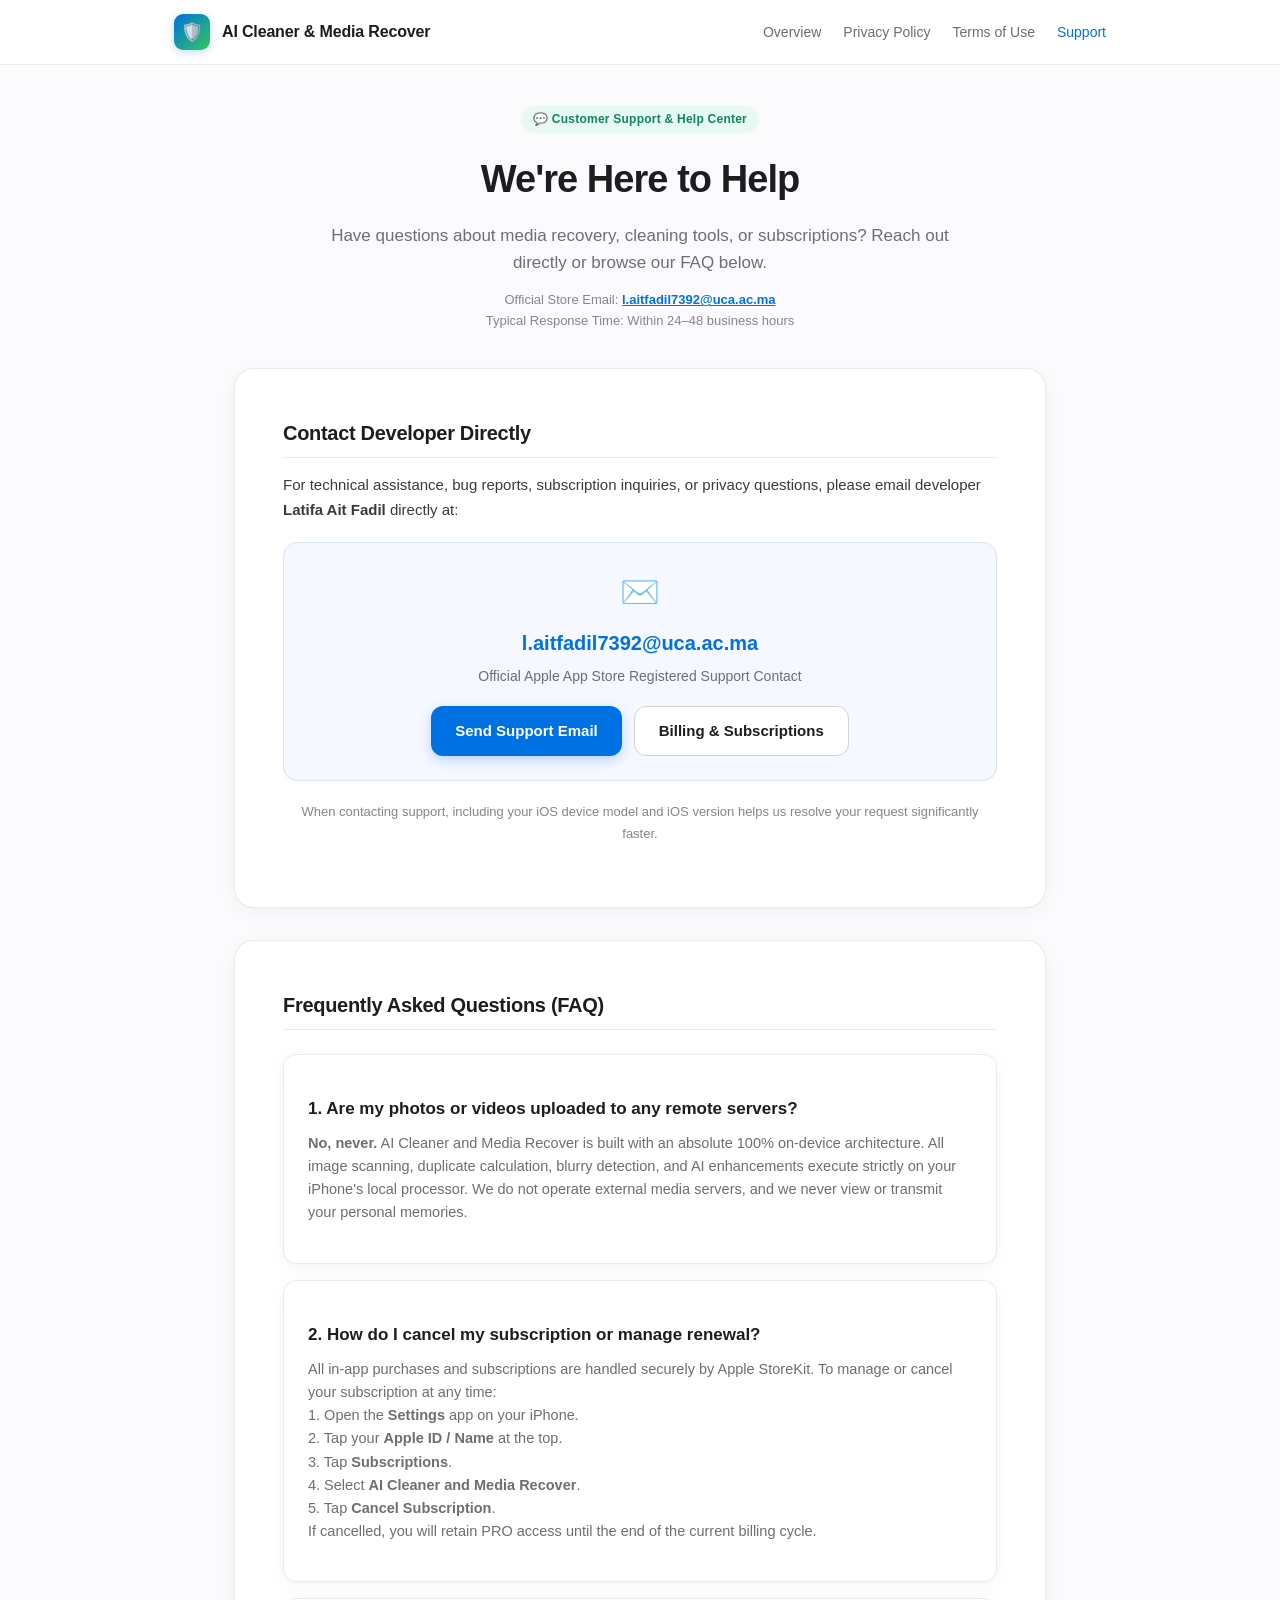
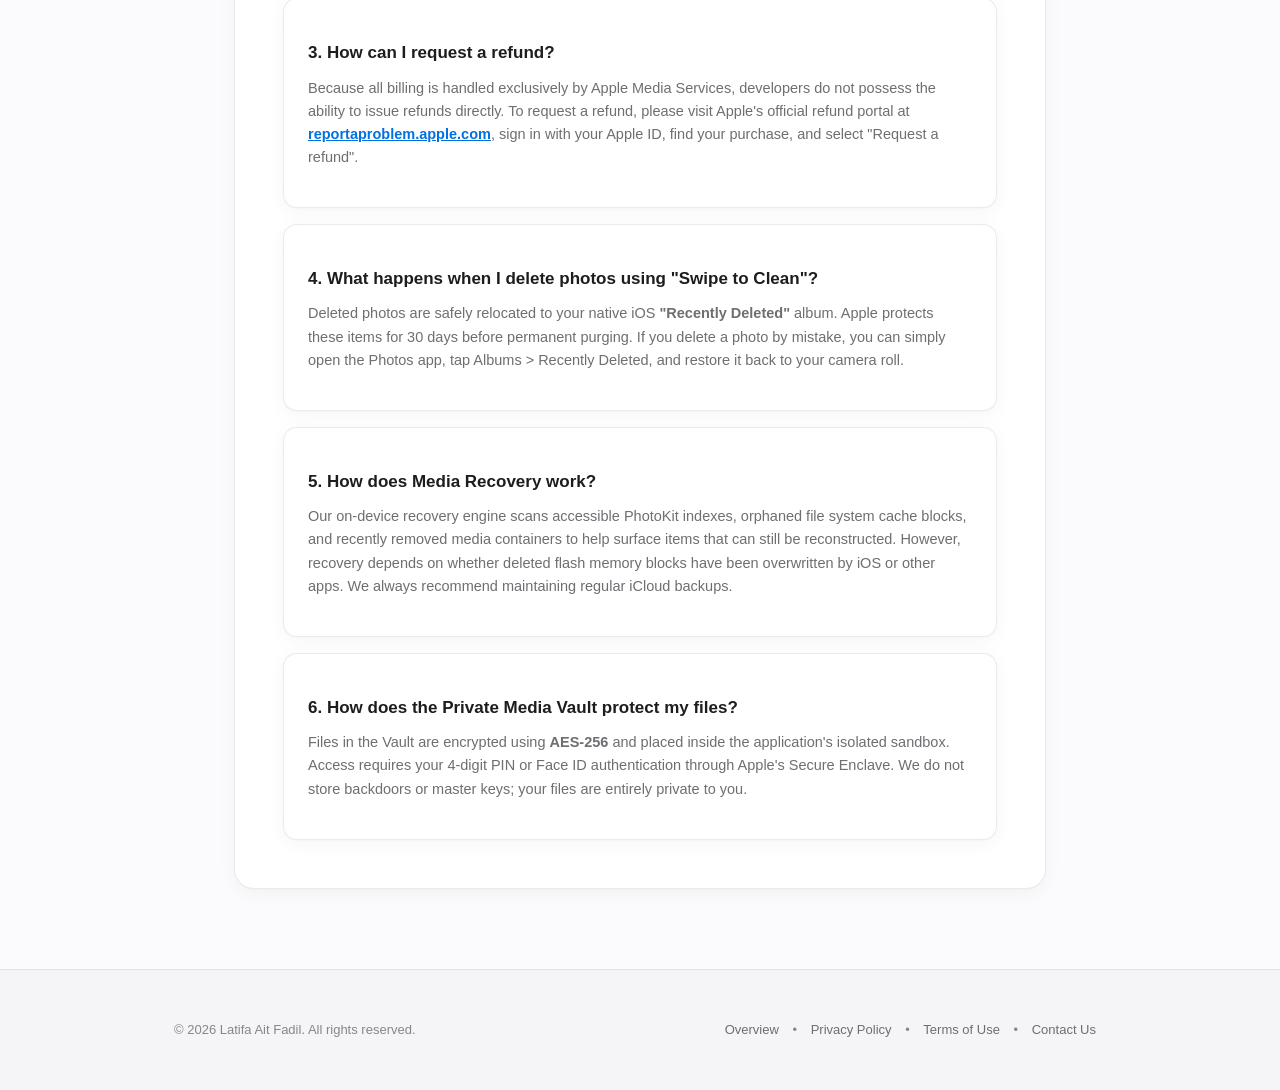
==== contact.html @ 5654f518 "Add Privacy Policy, Terms of Use (EULA), Contact Support, and Legal Hub pages" ====
<!DOCTYPE html>
<html lang="en">
<head>
    <meta charset="UTF-8">
    <meta name="viewport" content="width=device-width, initial-scale=1.0">
    <title>Support & Contact — AI Cleaner and Media Recover</title>
    <link rel="stylesheet" href="style.css">
    <meta name="description" content="Customer Support, FAQ, and Contact Us page for AI Cleaner and Media Recover iOS Application.">
</head>
<body>

<header>
    <div class="nav-container">
        <a href="index.html" class="brand">
            <div class="brand-icon">🛡️</div>
            <span class="brand-title">AI Cleaner & Media Recover</span>
        </a>
        <nav>
            <a href="index.html">Overview</a>
            <a href="privacy.html">Privacy Policy</a>
            <a href="terms.html">Terms of Use</a>
            <a href="contact.html" class="active">Support</a>
        </nav>
    </div>
</header>

<main class="container">
    <div class="page-hero">
        <div class="badge">💬 Customer Support & Help Center</div>
        <h1 class="page-title">We're Here to Help</h1>
        <p class="page-subtitle">Have questions about media recovery, cleaning tools, or subscriptions? Reach out directly or browse our FAQ below.</p>
        <p class="meta-info">Official Store Email: <a href="mailto:l.aitfadil7392@uca.ac.ma" style="color: #0071e3; font-weight: 600;">l.aitfadil7392@uca.ac.ma</a><br>Typical Response Time: Within 24–48 business hours</p>
    </div>

    <!-- Contact Action Card -->
    <article class="legal-card" style="margin-bottom: 32px;">
        <section class="legal-section">
            <h2>Contact Developer Directly</h2>
            <p>For technical assistance, bug reports, subscription inquiries, or privacy questions, please email developer <strong>Latifa Ait Fadil</strong> directly at:</p>

            <div style="background: #f5f8ff; border: 1px solid #d2e3fc; border-radius: 14px; padding: 24px; text-align: center; margin: 20px 0;">
                <div style="font-size: 32px; margin-bottom: 8px;">✉️</div>
                <div style="font-size: 20px; font-weight: 700; color: #0071e3; margin-bottom: 6px;">l.aitfadil7392@uca.ac.ma</div>
                <p style="font-size: 14px; color: #6e6e73; margin-bottom: 18px;">Official Apple App Store Registered Support Contact</p>

                <div style="display: flex; justify-content: center; gap: 12px; flex-wrap: wrap;">
                    <a href="mailto:l.aitfadil7392@uca.ac.ma?subject=Support%20Request%20-%20AI%20Cleaner%20and%20Media%20Recover&body=Hello%20Latifa%2C%0A%0AI%20am%20using%20AI%20Cleaner%20and%20Media%20Recover.%0A%0ADevice%20Model%3A%20%0AiOS%20Version%3A%20%0AIssue%20Description%3A%20%0A" class="btn btn-primary">
                        Send Support Email
                    </a>
                    <a href="mailto:l.aitfadil7392@uca.ac.ma?subject=Billing%20Question%20-%20AI%20Cleaner%20PRO" class="btn btn-secondary">
                        Billing & Subscriptions
                    </a>
                </div>
            </div>

            <p style="font-size: 13px; color: #86868b; text-align: center;">When contacting support, including your iOS device model and iOS version helps us resolve your request significantly faster.</p>
        </section>
    </article>

    <!-- FAQ Section -->
    <article class="legal-card">
        <section class="legal-section">
            <h2>Frequently Asked Questions (FAQ)</h2>

            <div class="faq-grid">
                <div class="faq-card">
                    <h3>1. Are my photos or videos uploaded to any remote servers?</h3>
                    <p><strong>No, never.</strong> AI Cleaner and Media Recover is built with an absolute 100% on-device architecture. All image scanning, duplicate calculation, blurry detection, and AI enhancements execute strictly on your iPhone's local processor. We do not operate external media servers, and we never view or transmit your personal memories.</p>
                </div>

                <div class="faq-card">
                    <h3>2. How do I cancel my subscription or manage renewal?</h3>
                    <p>All in-app purchases and subscriptions are handled securely by Apple StoreKit. To manage or cancel your subscription at any time:<br>
                    1. Open the <strong>Settings</strong> app on your iPhone.<br>
                    2. Tap your <strong>Apple ID / Name</strong> at the top.<br>
                    3. Tap <strong>Subscriptions</strong>.<br>
                    4. Select <strong>AI Cleaner and Media Recover</strong>.<br>
                    5. Tap <strong>Cancel Subscription</strong>.<br>
                    If cancelled, you will retain PRO access until the end of the current billing cycle.</p>
                </div>

                <div class="faq-card">
                    <h3>3. How can I request a refund?</h3>
                    <p>Because all billing is handled exclusively by Apple Media Services, developers do not possess the ability to issue refunds directly. To request a refund, please visit Apple's official refund portal at <a href="https://reportaproblem.apple.com" target="_blank" rel="noopener" style="color: #0071e3; font-weight: 600;">reportaproblem.apple.com</a>, sign in with your Apple ID, find your purchase, and select "Request a refund".</p>
                </div>

                <div class="faq-card">
                    <h3>4. What happens when I delete photos using "Swipe to Clean"?</h3>
                    <p>Deleted photos are safely relocated to your native iOS <strong>"Recently Deleted"</strong> album. Apple protects these items for 30 days before permanent purging. If you delete a photo by mistake, you can simply open the Photos app, tap Albums &gt; Recently Deleted, and restore it back to your camera roll.</p>
                </div>

                <div class="faq-card">
                    <h3>5. How does Media Recovery work?</h3>
                    <p>Our on-device recovery engine scans accessible PhotoKit indexes, orphaned file system cache blocks, and recently removed media containers to help surface items that can still be reconstructed. However, recovery depends on whether deleted flash memory blocks have been overwritten by iOS or other apps. We always recommend maintaining regular iCloud backups.</p>
                </div>

                <div class="faq-card">
                    <h3>6. How does the Private Media Vault protect my files?</h3>
                    <p>Files in the Vault are encrypted using <strong>AES-256</strong> and placed inside the application's isolated sandbox. Access requires your 4-digit PIN or Face ID authentication through Apple's Secure Enclave. We do not store backdoors or master keys; your files are entirely private to you.</p>
                </div>
            </div>
        </section>
    </article>
</main>

<footer>
    <div class="nav-container">
        <p>&copy; 2026 Latifa Ait Fadil. All rights reserved.</p>
        <p>
            <a href="index.html">Overview</a> &bull;
            <a href="privacy.html">Privacy Policy</a> &bull;
            <a href="terms.html">Terms of Use</a> &bull;
            <a href="contact.html">Contact Us</a>
        </p>
    </div>
</footer>

</body>
</html>
---- style.css ----
:root {
    --primary: #0071e3;
    --primary-hover: #0077ed;
    --primary-subtle: #e8f2fc;
    --text-primary: #1d1d1f;
    --text-secondary: #6e6e73;
    --text-tertiary: #86868b;
    --bg-page: #fbfbfd;
    --bg-card: #ffffff;
    --border-color: #d2d2d7;
    --border-subtle: rgba(0, 0, 0, 0.08);
    --badge-bg: #e8f8f2;
    --badge-text: #0d8a5a;
    --radius-sm: 8px;
    --radius-md: 14px;
    --radius-lg: 20px;
    --shadow-card: 0 4px 20px rgba(0, 0, 0, 0.04), 0 1px 3px rgba(0, 0, 0, 0.02);
    --shadow-elevated: 0 12px 32px rgba(0, 0, 0, 0.08), 0 2px 6px rgba(0, 0, 0, 0.04);
}

* {
    margin: 0;
    padding: 0;
    box-sizing: border-box;
}

body {
    font-family: -apple-system, BlinkMacSystemFont, "SF Pro Text", "SF Pro Display", "Segoe UI", Roboto, Helvetica, Arial, sans-serif;
    background-color: var(--bg-page);
    color: var(--text-primary);
    line-height: 1.6;
    -webkit-font-smoothing: antialiased;
    -moz-osx-font-smoothing: grayscale;
}

/* Header & Nav */
header {
    background: rgba(255, 255, 255, 0.85);
    backdrop-filter: blur(20px);
    -webkit-backdrop-filter: blur(20px);
    border-bottom: 1px solid var(--border-subtle);
    position: sticky;
    top: 0;
    z-index: 100;
}

.nav-container {
    max-width: 980px;
    margin: 0 auto;
    padding: 14px 24px;
    display: flex;
    align-items: center;
    justify-content: space-between;
}

.brand {
    display: flex;
    align-items: center;
    gap: 12px;
    text-decoration: none;
    color: var(--text-primary);
}

.brand-icon {
    width: 36px;
    height: 36px;
    background: linear-gradient(135deg, #0071e3, #34c759);
    border-radius: 9px;
    display: flex;
    align-items: center;
    justify-content: center;
    color: white;
    font-size: 18px;
    box-shadow: 0 2px 8px rgba(0, 113, 227, 0.25);
}

.brand-title {
    font-size: 16px;
    font-weight: 600;
    letter-spacing: -0.01em;
}

nav {
    display: flex;
    align-items: center;
    gap: 22px;
}

nav a {
    text-decoration: none;
    color: var(--text-secondary);
    font-size: 14px;
    font-weight: 500;
    transition: color 0.18s ease;
}

nav a:hover, nav a.active {
    color: var(--primary);
}

/* Main Container */
.container {
    max-width: 860px;
    margin: 40px auto 80px auto;
    padding: 0 24px;
}

/* Page Hero */
.page-hero {
    text-align: center;
    margin-bottom: 36px;
}

.badge {
    display: inline-flex;
    align-items: center;
    gap: 6px;
    padding: 4px 12px;
    border-radius: 999px;
    font-size: 12px;
    font-weight: 600;
    background: var(--badge-bg);
    color: var(--badge-text);
    margin-bottom: 16px;
    letter-spacing: 0.02em;
}

.badge.purple {
    background: #f1edfc;
    color: #6e40c9;
}

.page-title {
    font-size: 38px;
    font-weight: 700;
    letter-spacing: -0.025em;
    color: var(--text-primary);
    margin-bottom: 12px;
}

.page-subtitle {
    font-size: 17px;
    color: var(--text-secondary);
    max-width: 620px;
    margin: 0 auto;
}

.meta-info {
    margin-top: 14px;
    font-size: 13px;
    color: var(--text-tertiary);
}

/* Legal Content Card */
.legal-card {
    background: var(--bg-card);
    border-radius: var(--radius-lg);
    border: 1px solid var(--border-subtle);
    padding: 48px;
    box-shadow: var(--shadow-card);
}

.legal-section {
    margin-bottom: 36px;
}

.legal-section:last-child {
    margin-bottom: 0;
}

.legal-section h2 {
    font-size: 20px;
    font-weight: 700;
    letter-spacing: -0.015em;
    color: var(--text-primary);
    margin-bottom: 14px;
    padding-bottom: 8px;
    border-bottom: 1px solid var(--border-subtle);
}

.legal-section h3 {
    font-size: 16px;
    font-weight: 600;
    margin: 16px 0 8px 0;
    color: var(--text-primary);
}

.legal-section p {
    font-size: 15px;
    color: #3a3a3c;
    margin-bottom: 14px;
    line-height: 1.68;
}

.legal-section ul {
    margin-left: 20px;
    margin-bottom: 16px;
}

.legal-section li {
    font-size: 15px;
    color: #3a3a3c;
    margin-bottom: 8px;
    line-height: 1.6;
}

/* Callout Box */
.callout {
    background: #f5f8ff;
    border-left: 4px solid var(--primary);
    border-radius: 0 var(--radius-sm) var(--radius-sm) 0;
    padding: 16px 20px;
    margin: 20px 0;
}

.callout.warning {
    background: #fff9f0;
    border-left-color: #ff9500;
}

.callout.success {
    background: #f2faf5;
    border-left-color: #34c759;
}

.callout p {
    font-size: 14px;
    color: #2c3e50;
    margin: 0;
}

/* FAQ Accordion / Cards */
.faq-grid {
    display: grid;
    grid-template-columns: 1fr;
    gap: 16px;
    margin-top: 24px;
}

.faq-card {
    background: white;
    border: 1px solid var(--border-subtle);
    border-radius: var(--radius-md);
    padding: 24px;
    box-shadow: var(--shadow-card);
}

.faq-card h3 {
    font-size: 17px;
    font-weight: 600;
    color: var(--text-primary);
    margin-bottom: 10px;
}

.faq-card p {
    font-size: 14.5px;
    color: var(--text-secondary);
    line-height: 1.6;
}

/* Contact Form & Actions */
.contact-actions {
    display: flex;
    gap: 14px;
    margin-top: 24px;
    flex-wrap: wrap;
}

.btn {
    display: inline-flex;
    align-items: center;
    gap: 8px;
    padding: 12px 24px;
    border-radius: 12px;
    font-size: 15px;
    font-weight: 600;
    text-decoration: none;
    transition: all 0.18s ease;
    cursor: pointer;
    border: none;
}

.btn-primary {
    background: var(--primary);
    color: white;
    box-shadow: 0 4px 12px rgba(0, 113, 227, 0.25);
}

.btn-primary:hover {
    background: var(--primary-hover);
    transform: translateY(-1px);
}

.btn-secondary {
    background: white;
    color: var(--text-primary);
    border: 1px solid var(--border-color);
}

.btn-secondary:hover {
    background: #f5f5f7;
}

/* Hub Grid */
.hub-grid {
    display: grid;
    grid-template-columns: repeat(auto-fit, minmax(250px, 1fr));
    gap: 20px;
    margin-top: 36px;
}

.hub-card {
    background: white;
    border: 1px solid var(--border-subtle);
    border-radius: var(--radius-md);
    padding: 30px;
    text-decoration: none;
    color: inherit;
    transition: all 0.2s ease;
    box-shadow: var(--shadow-card);
    display: flex;
    flex-direction: column;
}

.hub-card:hover {
    transform: translateY(-3px);
    box-shadow: var(--shadow-elevated);
    border-color: var(--primary);
}

.hub-card-icon {
    font-size: 32px;
    margin-bottom: 16px;
}

.hub-card h3 {
    font-size: 18px;
    font-weight: 700;
    margin-bottom: 8px;
    color: var(--text-primary);
}

.hub-card p {
    font-size: 14px;
    color: var(--text-secondary);
    line-height: 1.55;
    flex-grow: 1;
}

.hub-card-link {
    margin-top: 16px;
    font-size: 14px;
    font-weight: 600;
    color: var(--primary);
    display: flex;
    align-items: center;
    gap: 4px;
}

/* Footer */
footer {
    background: #f5f5f7;
    border-top: 1px solid var(--border-subtle);
    padding: 36px 24px;
    text-align: center;
    font-size: 13px;
    color: var(--text-tertiary);
}

footer a {
    color: var(--text-secondary);
    text-decoration: none;
    margin: 0 10px;
}

footer a:hover {
    color: var(--primary);
}

@media (max-width: 640px) {
    .legal-card {
        padding: 24px;
    }
    .page-title {
        font-size: 28px;
    }
    .nav-container {
        flex-direction: column;
        gap: 12px;
    }
}
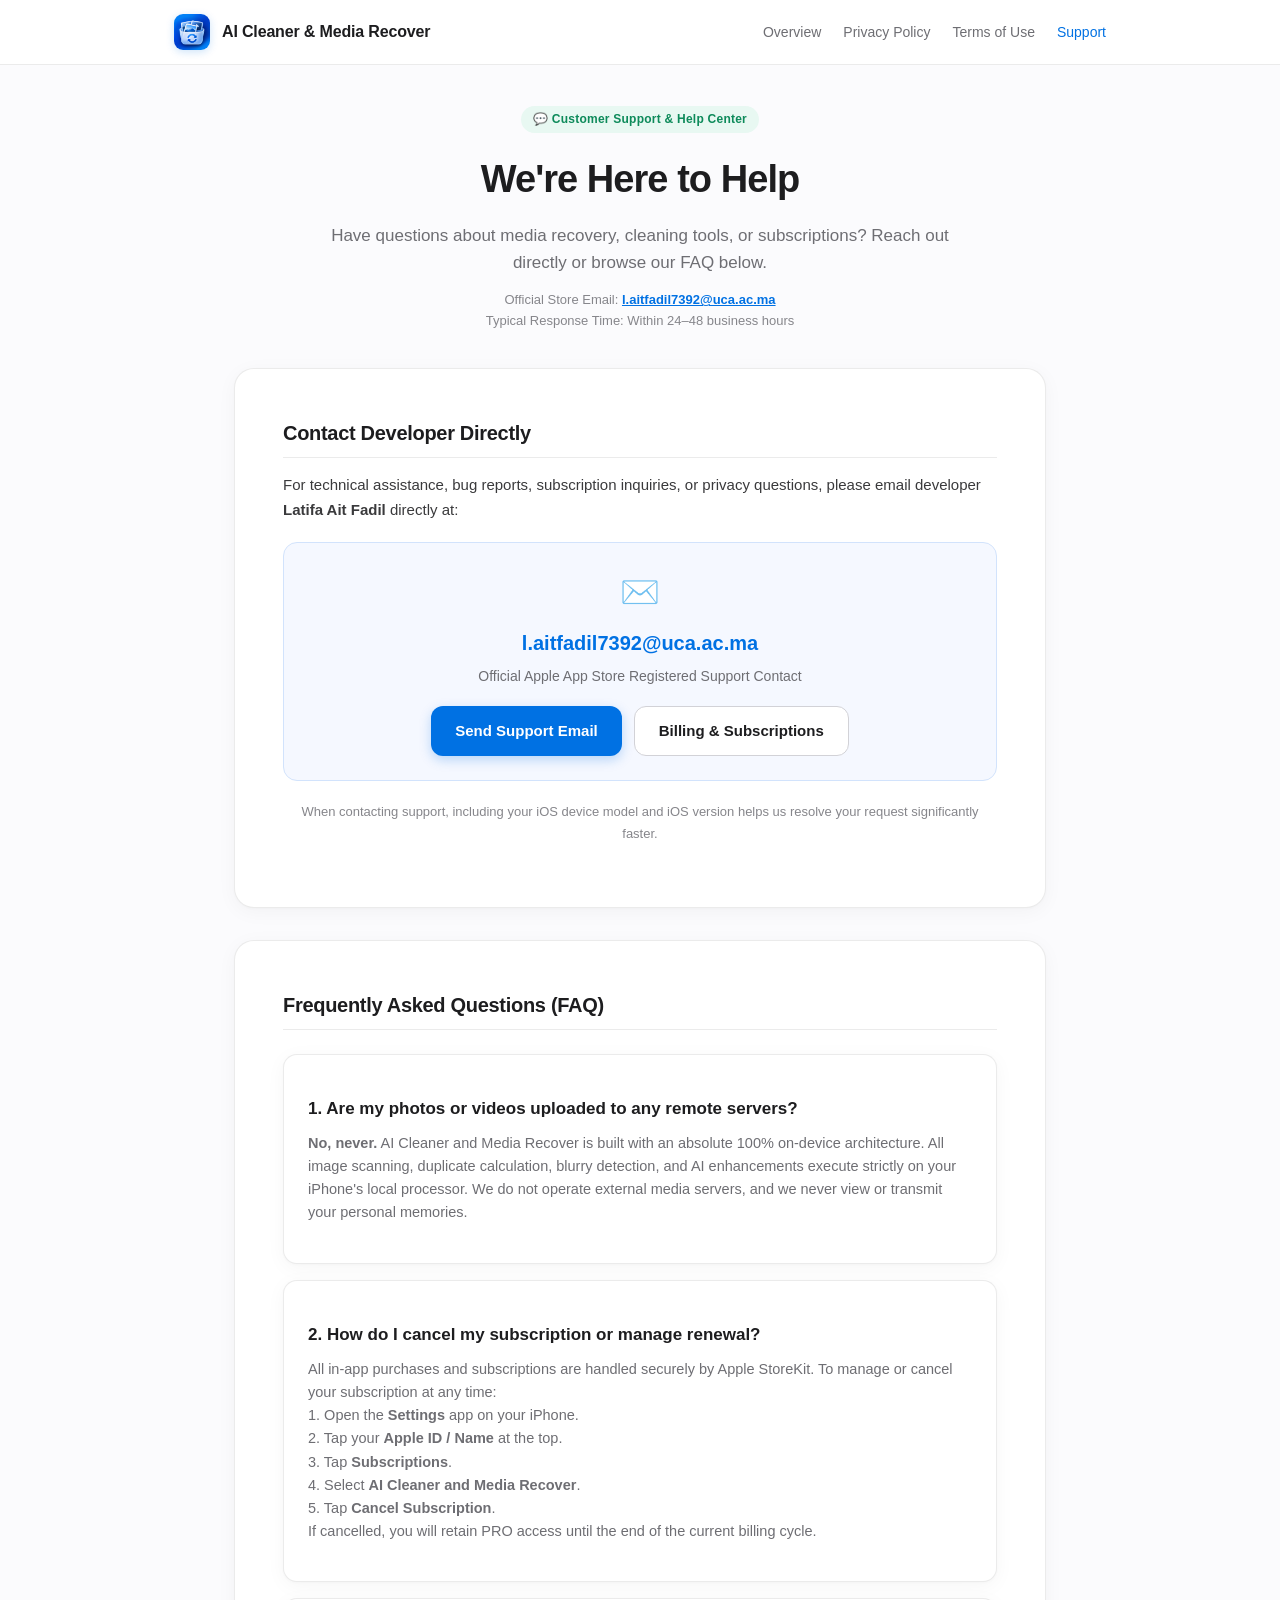
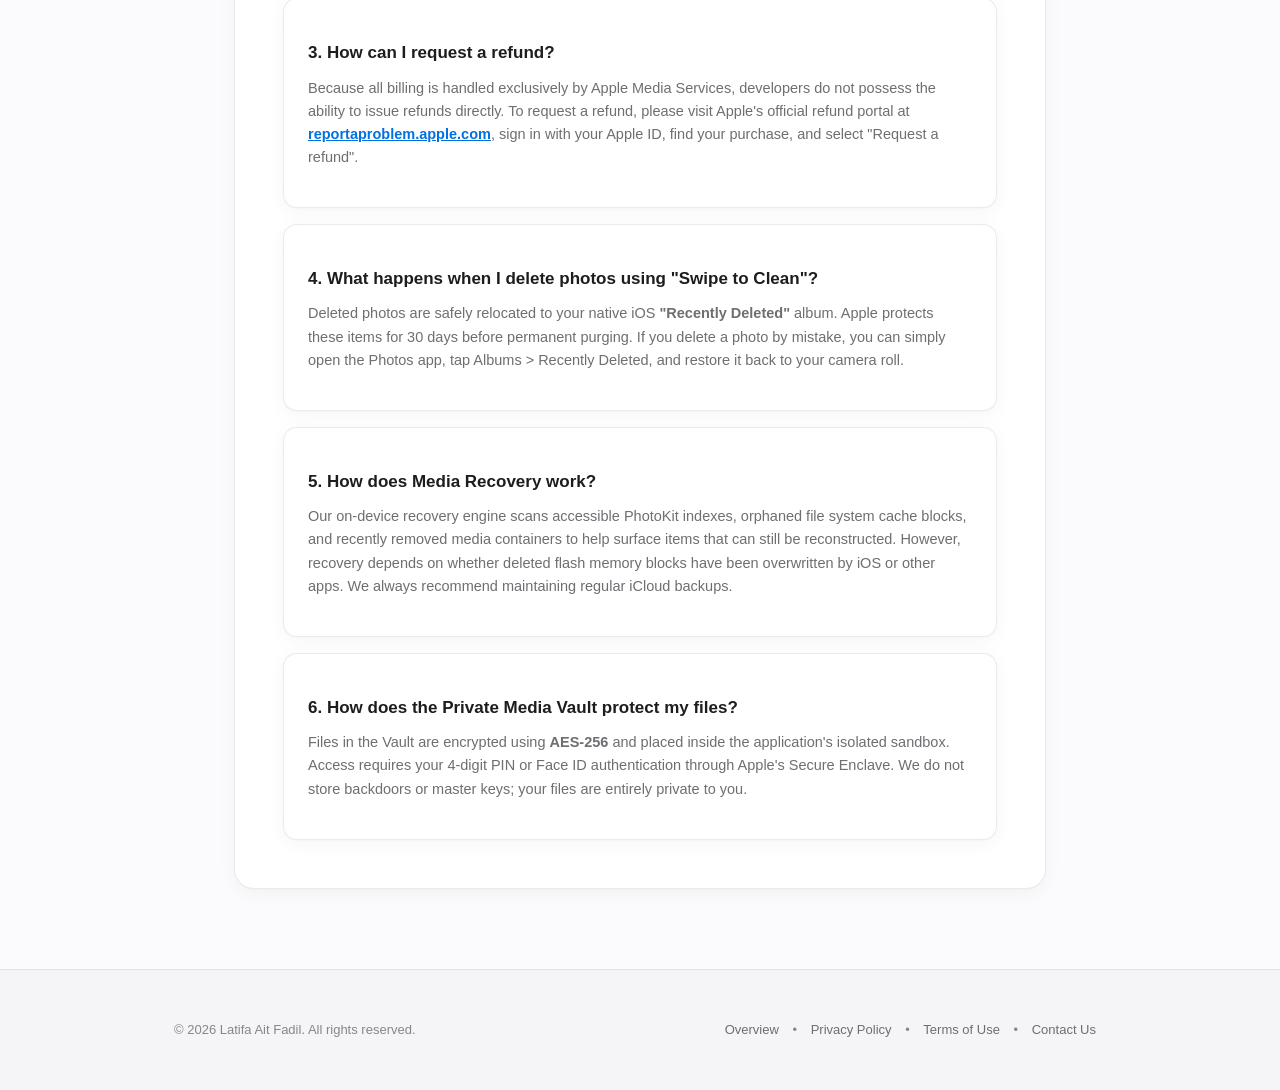
==== commit 4ba14611: "Add official app logo to navbar, hero section, and favicons" ====
--- a/contact.html
+++ b/contact.html
@@ -4,6 +4,8 @@
     <meta charset="UTF-8">
     <meta name="viewport" content="width=device-width, initial-scale=1.0">
     <title>Support & Contact — AI Cleaner and Media Recover</title>
+    <link rel="icon" type="image/png" href="favicon.png">
+    <link rel="apple-touch-icon" href="logo.png">
     <link rel="stylesheet" href="style.css">
     <meta name="description" content="Customer Support, FAQ, and Contact Us page for AI Cleaner and Media Recover iOS Application.">
 </head>
@@ -12,7 +14,7 @@
 <header>
     <div class="nav-container">
         <a href="index.html" class="brand">
-            <div class="brand-icon">🛡️</div>
+            <img src="logo.png" alt="AI Cleaner & Media Recover Logo" class="brand-logo">
             <span class="brand-title">AI Cleaner & Media Recover</span>
         </a>
         <nav>
@@ -117,3 +119,4 @@
 
 </body>
 </html>
+
--- a/style.css
+++ b/style.css
@@ -61,6 +61,26 @@
     color: var(--text-primary);
 }
 
+.brand-logo {
+    width: 36px;
+    height: 36px;
+    border-radius: 9px;
+    object-fit: cover;
+    display: block;
+    box-shadow: 0 2px 8px rgba(0, 113, 227, 0.2);
+}
+
+.hero-app-icon {
+    width: 92px;
+    height: 92px;
+    border-radius: 20px;
+    object-fit: cover;
+    box-shadow: 0 12px 32px rgba(0, 113, 227, 0.22), 0 4px 12px rgba(0, 0, 0, 0.08);
+    margin-bottom: 20px;
+    border: 1px solid rgba(0, 0, 0, 0.06);
+    display: inline-block;
+}
+
 .brand-icon {
     width: 36px;
     height: 36px;
@@ -389,3 +409,4 @@
         gap: 12px;
     }
 }
+
